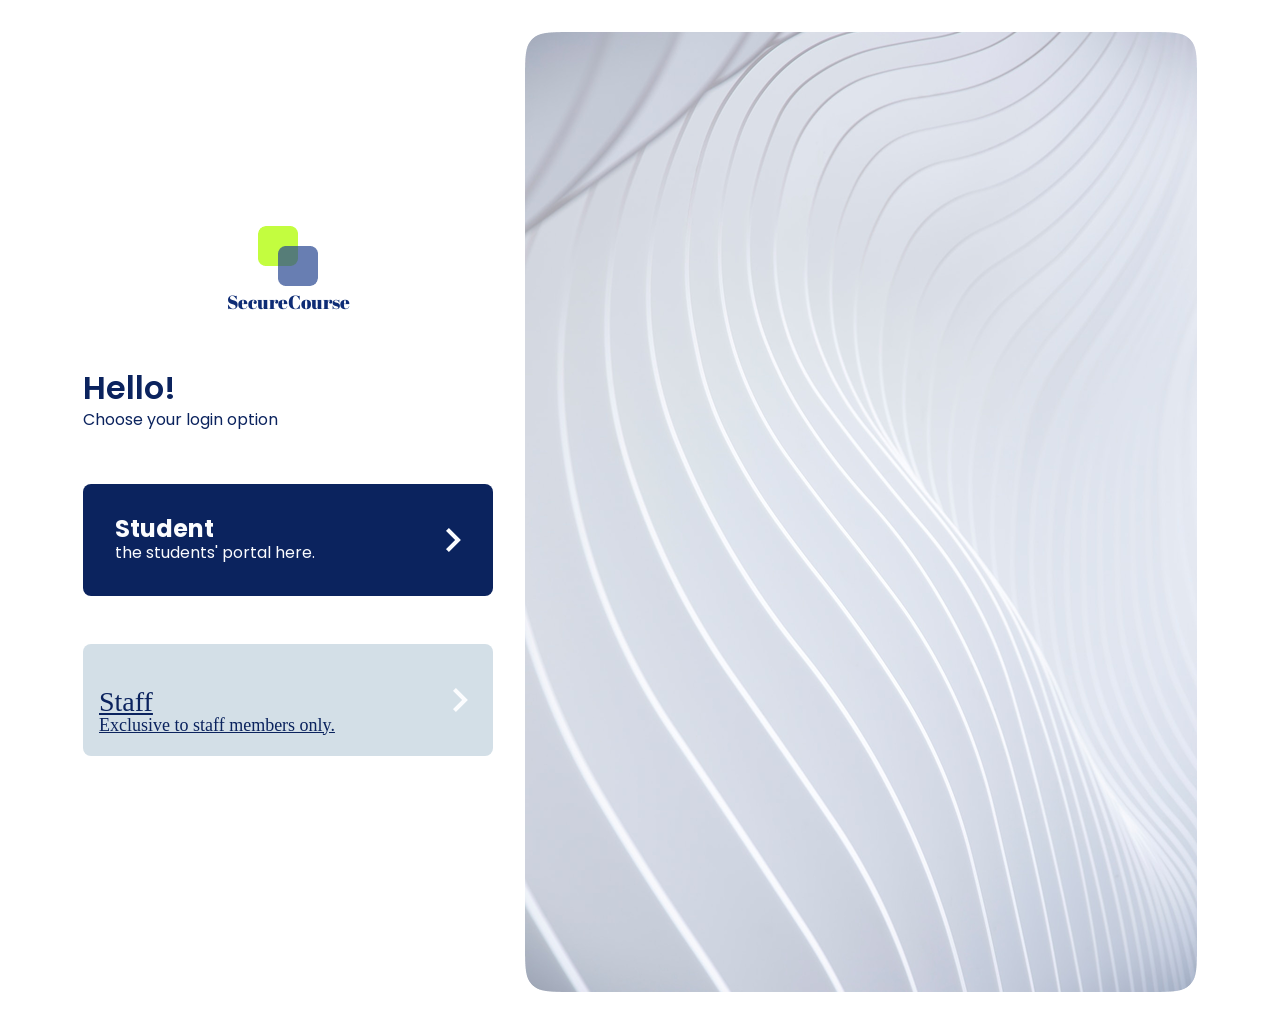
==== index.html @ 0899e13c "Files Added" ====
<!DOCTYPE html>
<html lang="en">
<head>
    <meta charset="UTF-8">
    <meta name="viewport" content="width=device-width, initial-scale=1.0">
    <title>Secure Course</title>
    <link rel="icon" href="./image/secure_course_icon.png">
    <link rel="stylesheet" href="stylesc.css">
    <script defer src="style.js"></script>
</head>
<body>
    <!-- main_container -->

    <div class="maincontainer">
        
        <div class="header">

            <div class="logo">
                <img src="./image/secure_course_icon.png" alt="logo">
                <h3>SecureCourse</h3>
            </div>

            <div class="login_options">

                <div class="option">
                    <h1 class="greetings">Hello!</h1>
                    <p class="subtitle">Choose your login option</p>
                </div>

                <div class="student_portal">
                    <a href="./login.html">
                    <div class="portal">
                        <h2 class="card_title">Student</h2>
                        <p class="card_content"> the students' portal here.</p>
                    </div>
                    <div class="go">
                         <img src="./image/arrow_forward.png" alt="arrow">
                    </div>
                    </a>
                </div>

                <div class="staff">
                    <a href="./login.html">
                    <div class="staff_title">
                    <h2 class="title">Staff</h2>
                    <p class="content">Exclusive to staff members only.</p>
                    </div>
                    <div class="go_in">
                         <a href=""><img src="image/arrow_forward.png" alt="arrow"></a>
                    </div>
                    </a>
                </div>

            </div>

        </div>

        <div class="login_art">
            <img src="./image/login_art.png" alt="photo">
        </div>

    </div>


</body>
</html>
---- stylesc.css ----
@import url('https://fonts.googleapis.com/css2?family=Abril+Fatface&display=swap');
@import url('https://fonts.googleapis.com/css2?family=Poppins:ital,wght@0,100;0,200;0,300;0,400;0,500;0,600;0,700;0,800;0,900;1,100;1,200;1,300;1,400;1,500;1,600;1,700;1,800;1,900&display=swap');
 *{
   margin: 0;
   padding: 0;
   box-sizing: border-box;
 }

.maincontainer{
   width: fixed(1440px);
   height: fixed(1024px);
   display: flex;
   flex-direction: row;
   justify-content: center;
   align-items: center;
   padding: 32px;
   gap: 32px;
}

.header{
   width: fill(672px);
   height: fill(960px);
   border-radius: 8px;
   display: flex;
   flex-direction: column;
   justify-content: center;
   align-items: center;
   padding-top: 96px;
   padding-bottom: 96px;
   gap: 32px;
}

.logo{
   width: 156px;
   height: 103px;
   border-radius: 8px;
   display: flex;
   flex-direction: column;
   justify-content: center;
   align-items: center;
}

.logo img{
   width: 60px;
   height: 60px;
   left: 307px;
   border-radius: 8px;
   gap: 11px;
}

.logo h3{
   width: 156px;
   height: 32px;
   letter-spacing: 0%;
   size: 24px;
   line-height: 100%;
   font-weight: 400;
   top: 257.5px;
   left: 258px;
   display: flex;
   flex-direction: column;
   align-items: center;
   justify-content: center;
   color: #0E2C75;
   font-family: "Abril Fatface";
   font-style: "regular";
   gap: 32px;
}

.login_options{
   width: fill(496px);
   height: 452px;
   display: flex;
   flex-direction: column;
   padding-top: 16px;
   padding-bottom: 64px;
   gap: 48px;
}

.options{
   width: 306px;
   height: 72px;
   gap: 8px;
}

.greetings{
   width: 118px;
   height: 40px;
   font-family: "Poppins";
   font-weight: 600;
   font-style: bold;
   line-height: 100%;
   letter-spacing: 1%;
   vertical-align: middle;
   color: #0B235E;
   gap: 8px;
}

.subtitle{
   width: 306px;
   height: 24px;
   font-family: "poppins";
   font-weight: 400;
   font-style: "regular";
   line-height: 100%;
   letter-spacing: 1%;
   vertical-align: middle;
   color: #0B235E;
}

.student_portal{
   width: fill(496px);
   height: hug(118px);
   border-radius: 8px;
   display: flex;
   justify-content: space-between;
   align-items: center;
   flex-direction: row;
   padding-top: 32px;
   padding-right: 16px;
   padding-bottom: 32px;
   padding-left: 16px;
   background-color: #0B235E;
   border: 1px;
}

.portal{
   width: hug(330px);
   height: hug(54px);
   border-radius: 8px;
   padding-right: 16px;
   padding-left: 16px;
   gap: 8px;
}

.card_title{
   width: 113px;
   height: 28px;
   font-family: "poppins";
   font-weight: 500px;
   font-style: "medium";
   line-height: 100%;
   letter-spacing: 1%;
   vertical-align: middle;
   color: #FBFCFE;
}

.card_content{
   width: 298px;
   height: 18px;
   font-family: "poppins";
   font-weight: 400px;
   font-style: "regular";
   line-height: 100%;
   letter-spacing: 1%;
   vertical-align: middle;
   color: #FBFCFE;
}

.go{
   width: 48px;
   height: 48px;
   display: inline-flex;
   justify-content: center;
   align-items: center;
}

.student_portal a{
   width: 100%;
   height: 100%;
   display: flex;
   justify-content: space-between;
   align-items: center;
   color: #FBFCFE;
   text-decoration: none;
}

.staff{
   width: fill(496px);
   height: hug(118px);
   border: 1px;
   border-radius: 8px;
   display: flex;
   flex-direction: row;
   justify-content: space-between;
   align-items: center;
   padding-top: 32px;
   padding-right: 16px;
   padding-bottom: 32px;
   padding-left: 16px;
   background-color: #D3DFE7;
   text-decoration: none;
}

.staff_portal{
   width: hg(324px);
   height: hug(54px);
   border-radius: 8px;
   right: 16px;
   left: 16px;
   gap: 8px;
}

.title{
   width: 67px;
   height: 28px;
   font: "poppins";
   font-weight: 500;
   font-style: "medium";
   font-size: 28px;
   line-height: 100%;
   letter-spacing: 1%;
   vertical-align: middle;
   color: #0B235E;
}

.content{
   width: 292px;
   height: 18px;
   font: "poppins";
   font-weight: 400px;
   font-style: "regular";
   font-size: 18px;
   line-height: 100%;
   letter-spacing: 1%;
   vertical-align: middle;
   color: #0B235E;
}

.go_in{
   width: 48px;
   height: 48px;
   display: inline-flex;
   justify-content: center;
   align-items: center;
}

.staff a{
   width: 14.82px;
   height: 24px;
   top: 12px;
   left: 17.18px;
   color: #0B235E;
}

.login_art{
   width: fill(672px);
   height: fill(960px);
}

.login_art img{
   width: 672px;
   height: 960px;
   border-radius: 24px;
}
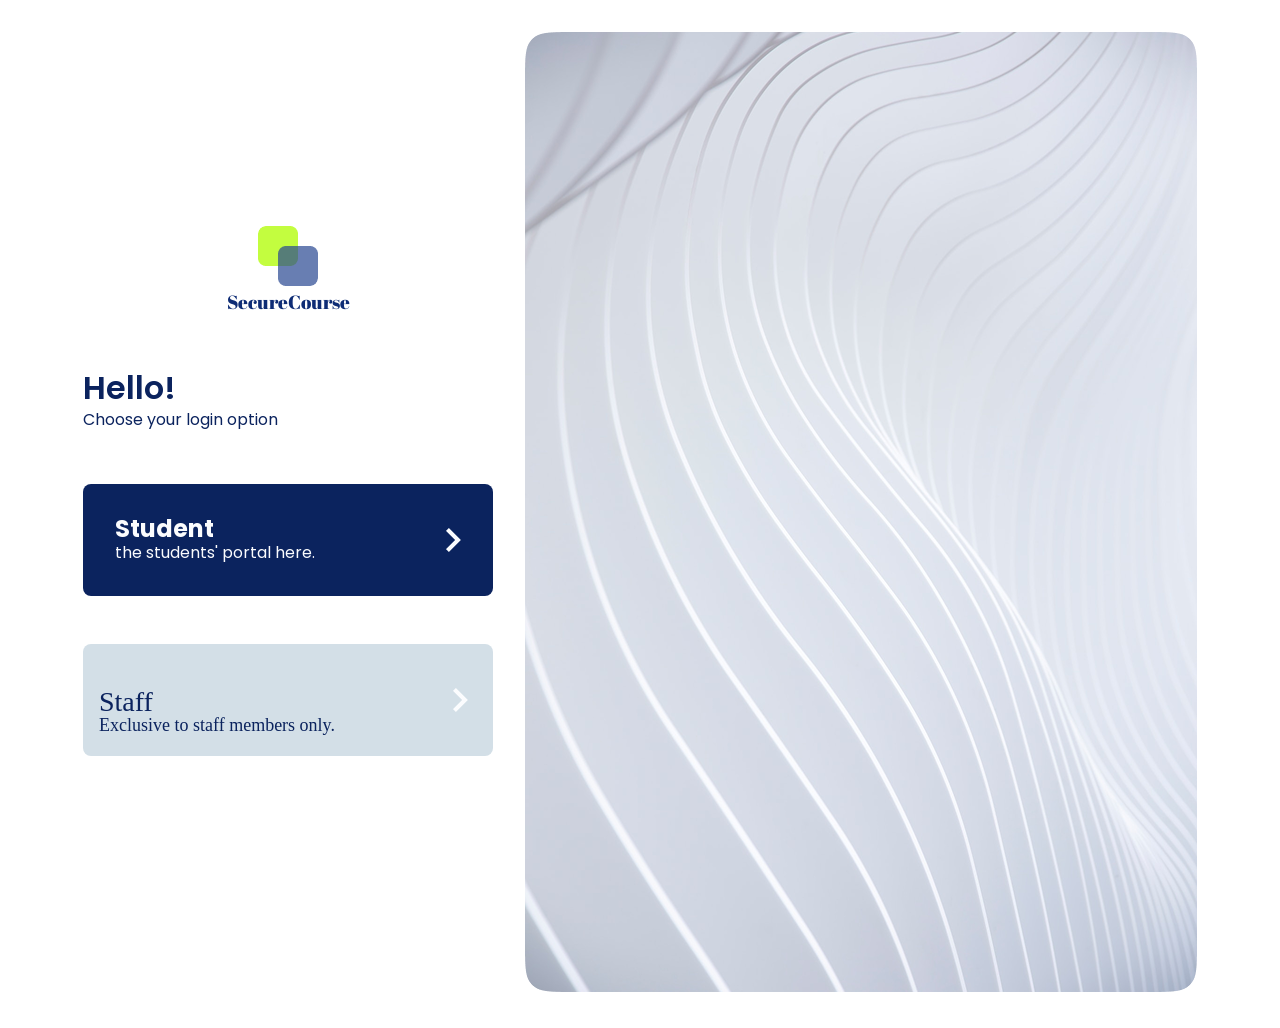
==== commit 580da675: "changes made" ====
--- a/index.html
+++ b/index.html
@@ -46,7 +46,7 @@
                     <p class="content">Exclusive to staff members only.</p>
                     </div>
                     <div class="go_in">
-                         <a href=""><img src="image/arrow_forward.png" alt="arrow"></a>
+                        <a href=""><img src="image/arrow_forward.png" alt="arrow"></a>
                     </div>
                     </a>
                 </div>
--- a/stylesc.css
+++ b/stylesc.css
@@ -189,6 +189,9 @@
    padding-bottom: 32px;
    padding-left: 16px;
    background-color: #D3DFE7;
+}
+
+.staff a{
    text-decoration: none;
 }
 
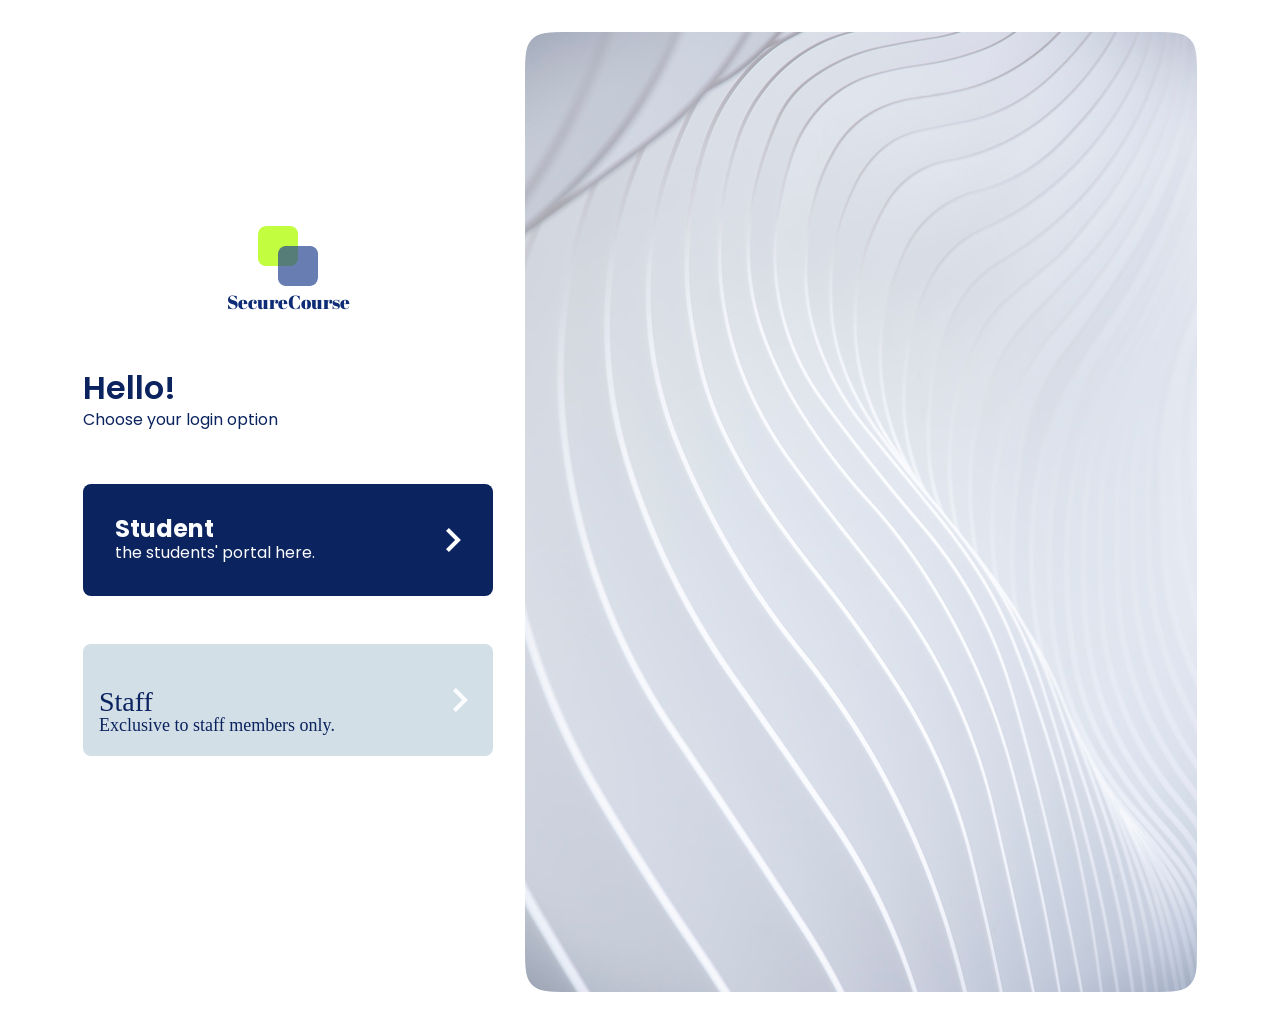
==== commit 94764435: "changes made" ====
--- a/index.html
+++ b/index.html
@@ -1,18 +1,20 @@
 <!DOCTYPE html>
 <html lang="en">
+
 <head>
     <meta charset="UTF-8">
     <meta name="viewport" content="width=device-width, initial-scale=1.0">
     <title>Secure Course</title>
     <link rel="icon" href="./image/secure_course_icon.png">
     <link rel="stylesheet" href="stylesc.css">
-    <script defer src="style.js"></script>
+    <script defer src="index.js"></script>
 </head>
+
 <body>
     <!-- main_container -->
 
     <div class="maincontainer">
-        
+
         <div class="header">
 
             <div class="logo">
@@ -29,25 +31,25 @@
 
                 <div class="student_portal">
                     <a href="./login.html">
-                    <div class="portal">
-                        <h2 class="card_title">Student</h2>
-                        <p class="card_content"> the students' portal here.</p>
-                    </div>
-                    <div class="go">
-                         <img src="./image/arrow_forward.png" alt="arrow">
-                    </div>
+                        <div class="portal">
+                            <h2 class="card_title">Student</h2>
+                            <p class="card_content"> the students' portal here.</p>
+                        </div>
+                        <div class="go">
+                            <img src="./image/arrow_forward.png" alt="arrow">
+                        </div>
                     </a>
                 </div>
 
                 <div class="staff">
                     <a href="./login.html">
-                    <div class="staff_title">
-                    <h2 class="title">Staff</h2>
-                    <p class="content">Exclusive to staff members only.</p>
-                    </div>
-                    <div class="go_in">
-                        <a href=""><img src="image/arrow_forward.png" alt="arrow"></a>
-                    </div>
+                        <div class="staff_title">
+                            <h2 class="title">Staff</h2>
+                            <p class="content">Exclusive to staff members only.</p>
+                        </div>
+                        <div class="go_in">
+                            <a href=""><img src="image/arrow_forward.png" alt="arrow"></a>
+                        </div>
                     </a>
                 </div>
 
@@ -63,4 +65,5 @@
 
 
 </body>
+
 </html>
--- a/stylesc.css
+++ b/stylesc.css
@@ -1,6 +1,7 @@
 @import url('https://fonts.googleapis.com/css2?family=Abril+Fatface&display=swap');
 @import url('https://fonts.googleapis.com/css2?family=Poppins:ital,wght@0,100;0,200;0,300;0,400;0,500;0,600;0,700;0,800;0,900;1,100;1,200;1,300;1,400;1,500;1,600;1,700;1,800;1,900&display=swap');
- *{
+
+*{
    margin: 0;
    padding: 0;
    box-sizing: border-box;
@@ -255,4 +256,49 @@
    width: 672px;
    height: 960px;
    border-radius: 24px;
+}
+
+/* Mobile Responsiveness */
+@media (max-width: 768px) {
+  .maincontainer{
+   flex-direction: column;
+   width: 100%;
+   height: auto;
+   padding: 16px;
+}
+
+  .header{
+   width: 100%;
+   height: auto;
+   padding: 32px 16px;
+}
+
+  .login_options{
+   width: 100%;
+   padding: 16px 0;
+}
+
+  .student_portal, .staff{
+   width: 100%;
+   margin-bottom: 16px;
+}
+
+  .login_art {
+   width: 100%;
+   height: auto;
+}
+
+  .login_art img {
+   width: 100%;
+   height: auto;
+   max-height: 400px;
+}
+
+  .greetings {
+   font-size: 20px;
+  }
+
+  .subtitle {
+   font-size: 14px;
+}
 }
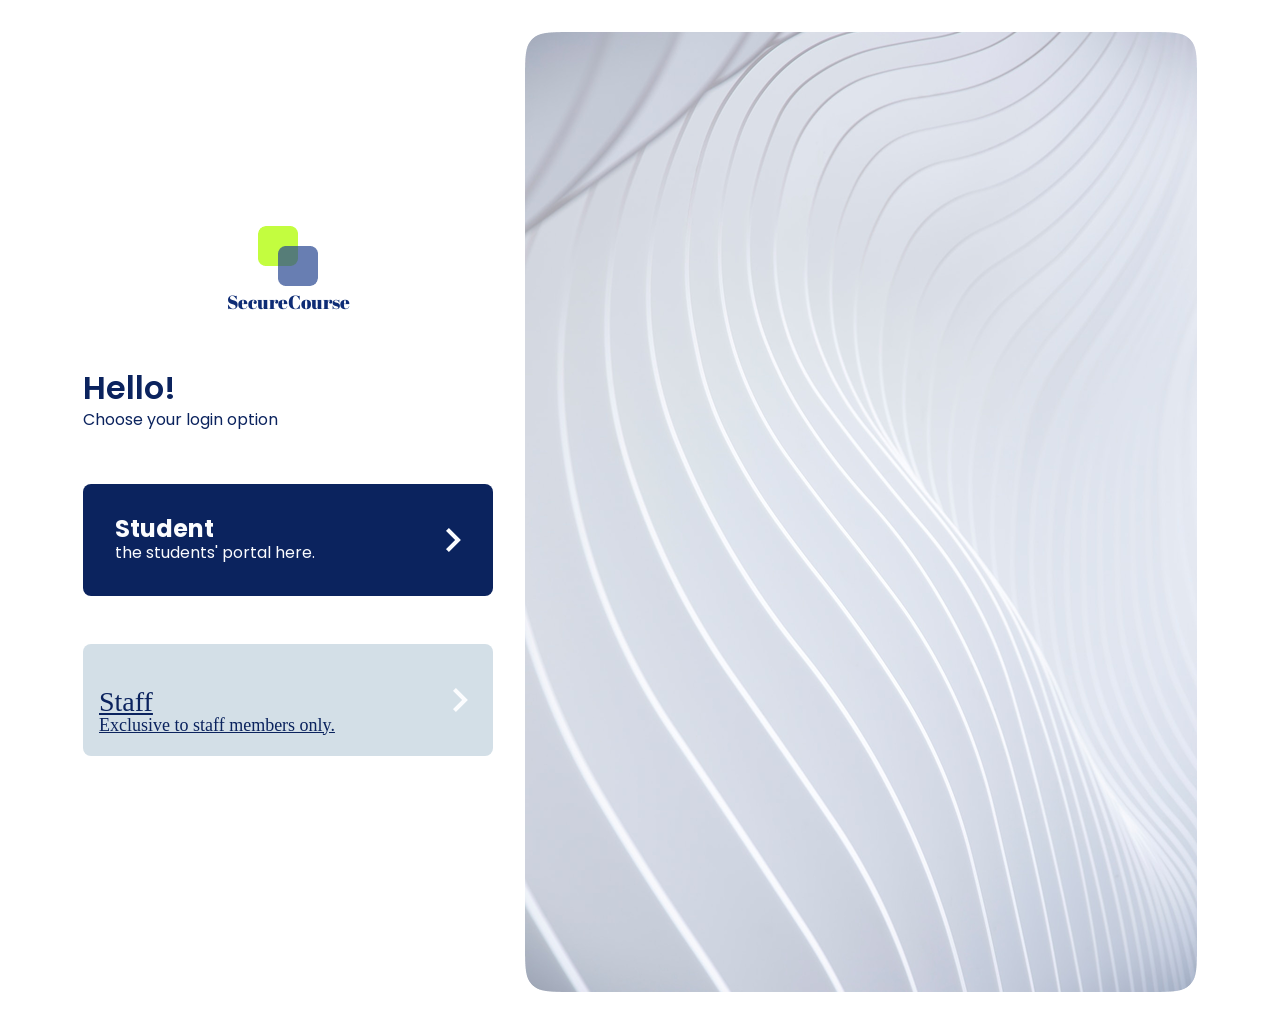
==== commit 507ebf76: "changes made" ====
--- a/index.html
+++ b/index.html
@@ -7,7 +7,7 @@
     <title>Secure Course</title>
     <link rel="icon" href="./image/secure_course_icon.png">
     <link rel="stylesheet" href="stylesc.css">
-    <script defer src="index.js"></script>
+    <script defer src="style.js"></script>
 </head>
 
 <body>
--- a/stylesc.css
+++ b/stylesc.css
@@ -1,304 +1,322 @@
-@import url('https://fonts.googleapis.com/css2?family=Abril+Fatface&display=swap');
-@import url('https://fonts.googleapis.com/css2?family=Poppins:ital,wght@0,100;0,200;0,300;0,400;0,500;0,600;0,700;0,800;0,900;1,100;1,200;1,300;1,400;1,500;1,600;1,700;1,800;1,900&display=swap');
-
-*{
-   margin: 0;
-   padding: 0;
-   box-sizing: border-box;
- }
-
-.maincontainer{
-   width: fixed(1440px);
-   height: fixed(1024px);
-   display: flex;
-   flex-direction: row;
-   justify-content: center;
-   align-items: center;
-   padding: 32px;
-   gap: 32px;
-}
-
-.header{
-   width: fill(672px);
-   height: fill(960px);
-   border-radius: 8px;
-   display: flex;
-   flex-direction: column;
-   justify-content: center;
-   align-items: center;
-   padding-top: 96px;
-   padding-bottom: 96px;
-   gap: 32px;
-}
-
-.logo{
-   width: 156px;
-   height: 103px;
-   border-radius: 8px;
-   display: flex;
-   flex-direction: column;
-   justify-content: center;
-   align-items: center;
-}
-
-.logo img{
-   width: 60px;
-   height: 60px;
-   left: 307px;
-   border-radius: 8px;
-   gap: 11px;
-}
-
-.logo h3{
-   width: 156px;
-   height: 32px;
-   letter-spacing: 0%;
-   size: 24px;
-   line-height: 100%;
-   font-weight: 400;
-   top: 257.5px;
-   left: 258px;
-   display: flex;
-   flex-direction: column;
-   align-items: center;
-   justify-content: center;
-   color: #0E2C75;
-   font-family: "Abril Fatface";
-   font-style: "regular";
-   gap: 32px;
-}
-
-.login_options{
-   width: fill(496px);
-   height: 452px;
-   display: flex;
-   flex-direction: column;
-   padding-top: 16px;
-   padding-bottom: 64px;
-   gap: 48px;
-}
-
-.options{
-   width: 306px;
-   height: 72px;
-   gap: 8px;
-}
-
-.greetings{
-   width: 118px;
-   height: 40px;
-   font-family: "Poppins";
-   font-weight: 600;
-   font-style: bold;
-   line-height: 100%;
-   letter-spacing: 1%;
-   vertical-align: middle;
-   color: #0B235E;
-   gap: 8px;
-}
-
-.subtitle{
-   width: 306px;
-   height: 24px;
-   font-family: "poppins";
-   font-weight: 400;
-   font-style: "regular";
-   line-height: 100%;
-   letter-spacing: 1%;
-   vertical-align: middle;
-   color: #0B235E;
-}
-
-.student_portal{
-   width: fill(496px);
-   height: hug(118px);
-   border-radius: 8px;
-   display: flex;
-   justify-content: space-between;
-   align-items: center;
-   flex-direction: row;
-   padding-top: 32px;
-   padding-right: 16px;
-   padding-bottom: 32px;
-   padding-left: 16px;
-   background-color: #0B235E;
-   border: 1px;
-}
-
-.portal{
-   width: hug(330px);
-   height: hug(54px);
-   border-radius: 8px;
-   padding-right: 16px;
-   padding-left: 16px;
-   gap: 8px;
-}
-
-.card_title{
-   width: 113px;
-   height: 28px;
-   font-family: "poppins";
-   font-weight: 500px;
-   font-style: "medium";
-   line-height: 100%;
-   letter-spacing: 1%;
-   vertical-align: middle;
-   color: #FBFCFE;
-}
-
-.card_content{
-   width: 298px;
-   height: 18px;
-   font-family: "poppins";
-   font-weight: 400px;
-   font-style: "regular";
-   line-height: 100%;
-   letter-spacing: 1%;
-   vertical-align: middle;
-   color: #FBFCFE;
-}
-
-.go{
-   width: 48px;
-   height: 48px;
-   display: inline-flex;
-   justify-content: center;
-   align-items: center;
-}
-
-.student_portal a{
-   width: 100%;
-   height: 100%;
-   display: flex;
-   justify-content: space-between;
-   align-items: center;
-   color: #FBFCFE;
-   text-decoration: none;
-}
-
-.staff{
-   width: fill(496px);
-   height: hug(118px);
-   border: 1px;
-   border-radius: 8px;
-   display: flex;
-   flex-direction: row;
-   justify-content: space-between;
-   align-items: center;
-   padding-top: 32px;
-   padding-right: 16px;
-   padding-bottom: 32px;
-   padding-left: 16px;
-   background-color: #D3DFE7;
-}
-
-.staff a{
-   text-decoration: none;
-}
-
-.staff_portal{
-   width: hg(324px);
-   height: hug(54px);
-   border-radius: 8px;
-   right: 16px;
-   left: 16px;
-   gap: 8px;
-}
-
-.title{
-   width: 67px;
-   height: 28px;
-   font: "poppins";
-   font-weight: 500;
-   font-style: "medium";
-   font-size: 28px;
-   line-height: 100%;
-   letter-spacing: 1%;
-   vertical-align: middle;
-   color: #0B235E;
-}
-
-.content{
-   width: 292px;
-   height: 18px;
-   font: "poppins";
-   font-weight: 400px;
-   font-style: "regular";
-   font-size: 18px;
-   line-height: 100%;
-   letter-spacing: 1%;
-   vertical-align: middle;
-   color: #0B235E;
-}
-
-.go_in{
-   width: 48px;
-   height: 48px;
-   display: inline-flex;
-   justify-content: center;
-   align-items: center;
-}
-
-.staff a{
-   width: 14.82px;
-   height: 24px;
-   top: 12px;
-   left: 17.18px;
-   color: #0B235E;
-}
-
-.login_art{
-   width: fill(672px);
-   height: fill(960px);
-}
-
-.login_art img{
-   width: 672px;
-   height: 960px;
-   border-radius: 24px;
-}
-
-/* Mobile Responsiveness */
+@import url("https://fonts.googleapis.com/css2?family=Abril+Fatface&display=swap");
+@import url("https://fonts.googleapis.com/css2?family=Poppins:ital,wght@0,100;0,200;0,300;0,400;0,500;0,600;0,700;0,800;0,900;1,100;1,200;1,300;1,400;1,500;1,600;1,700;1,800;1,900&display=swap");
+* {
+  margin: 0;
+  padding: 0;
+  box-sizing: border-box;
+}
+
+.maincontainer {
+  width: fixed(1440px);
+  height: fixed(1024px);
+  display: flex;
+  flex-direction: row;
+  justify-content: center;
+  align-items: center;
+  padding: 32px;
+  gap: 32px;
+}
+
+.header {
+  width: fill(672px);
+  height: fill(960px);
+  border-radius: 8px;
+  display: flex;
+  flex-direction: column;
+  justify-content: center;
+  align-items: center;
+  padding-top: 96px;
+  padding-bottom: 96px;
+  gap: 32px;
+}
+
+.logo {
+  width: 156px;
+  height: 103px;
+  border-radius: 8px;
+  display: flex;
+  flex-direction: column;
+  justify-content: center;
+  align-items: center;
+}
+
+.logo img {
+  width: 60px;
+  height: 60px;
+  left: 307px;
+  border-radius: 8px;
+  gap: 11px;
+}
+
+.logo h3 {
+  width: 156px;
+  height: 32px;
+  letter-spacing: 0%;
+  size: 24px;
+  line-height: 100%;
+  font-weight: 400;
+  top: 257.5px;
+  left: 258px;
+  display: flex;
+  flex-direction: column;
+  align-items: center;
+  justify-content: center;
+  color: #0e2c75;
+  font-family: "Abril Fatface";
+  font-style: "regular";
+  gap: 32px;
+}
+
+.login_options {
+  width: fill(496px);
+  height: 452px;
+  display: flex;
+  flex-direction: column;
+  padding-top: 16px;
+  padding-bottom: 64px;
+  gap: 48px;
+}
+
+.options {
+  width: 306px;
+  height: 72px;
+  gap: 8px;
+}
+
+.greetings {
+  width: 118px;
+  height: 40px;
+  font-family: "Poppins";
+  font-weight: 600;
+  font-style: bold;
+  line-height: 100%;
+  letter-spacing: 1%;
+  vertical-align: middle;
+  color: #0b235e;
+  gap: 8px;
+}
+
+.subtitle {
+  width: 306px;
+  height: 24px;
+  font-family: "poppins";
+  font-weight: 400;
+  font-style: "regular";
+  line-height: 100%;
+  letter-spacing: 1%;
+  vertical-align: middle;
+  color: #0b235e;
+}
+
+.student_portal {
+  width: fill(496px);
+  height: hug(118px);
+  border-radius: 8px;
+  display: flex;
+  justify-content: space-between;
+  align-items: center;
+  flex-direction: row;
+  padding-top: 32px;
+  padding-right: 16px;
+  padding-bottom: 32px;
+  padding-left: 16px;
+  background-color: #0b235e;
+  border: 1px;
+}
+
+.portal {
+  width: hug(330px);
+  height: hug(54px);
+  border-radius: 8px;
+  padding-right: 16px;
+  padding-left: 16px;
+  gap: 8px;
+}
+
+.card_title {
+  width: 113px;
+  height: 28px;
+  font-family: "poppins";
+  font-weight: 500px;
+  font-style: "medium";
+  line-height: 100%;
+  letter-spacing: 1%;
+  vertical-align: middle;
+  color: #fbfcfe;
+}
+
+.card_content {
+  width: 298px;
+  height: 18px;
+  font-family: "poppins";
+  font-weight: 400px;
+  font-style: "regular";
+  line-height: 100%;
+  letter-spacing: 1%;
+  vertical-align: middle;
+  color: #fbfcfe;
+}
+
+.go {
+  width: 48px;
+  height: 48px;
+  display: inline-flex;
+  justify-content: center;
+  align-items: center;
+}
+
+.student_portal a {
+  width: 100%;
+  height: 100%;
+  display: flex;
+  justify-content: space-between;
+  align-items: center;
+  color: #fbfcfe;
+  text-decoration: none;
+}
+
+.staff {
+  width: fill(496px);
+  height: hug(118px);
+  border: 1px;
+  border-radius: 8px;
+  display: flex;
+  flex-direction: row;
+  justify-content: space-between;
+  align-items: center;
+  padding-top: 32px;
+  padding-right: 16px;
+  padding-bottom: 32px;
+  padding-left: 16px;
+  background-color: #d3dfe7;
+  text-decoration: none;
+}
+
+.staff_portal {
+  width: hg(324px);
+  height: hug(54px);
+  border-radius: 8px;
+  right: 16px;
+  left: 16px;
+  gap: 8px;
+}
+
+.title {
+  width: 67px;
+  height: 28px;
+  font: "poppins";
+  font-weight: 500;
+  font-style: "medium";
+  font-size: 28px;
+  line-height: 100%;
+  letter-spacing: 1%;
+  vertical-align: middle;
+  color: #0b235e;
+}
+
+.content {
+  width: 292px;
+  height: 18px;
+  font: "poppins";
+  font-weight: 400px;
+  font-style: "regular";
+  font-size: 18px;
+  line-height: 100%;
+  letter-spacing: 1%;
+  vertical-align: middle;
+  color: #0b235e;
+}
+
+.go_in {
+  width: 48px;
+  height: 48px;
+  display: inline-flex;
+  justify-content: center;
+  align-items: center;
+}
+
+.staff a {
+  width: 14.82px;
+  height: 24px;
+  top: 12px;
+  left: 17.18px;
+  color: #0b235e;
+}
+
+.login_art {
+  width: fill(672px);
+  height: fill(960px);
+}
+
+.login_art img {
+  width: 672px;
+  height: 960px;
+  border-radius: 24px;
+}
+
+/* Responsive adjustments */
 @media (max-width: 768px) {
-  .maincontainer{
-   flex-direction: column;
-   width: 100%;
-   height: auto;
-   padding: 16px;
-}
-
-  .header{
-   width: 100%;
-   height: auto;
-   padding: 32px 16px;
-}
-
-  .login_options{
-   width: 100%;
-   padding: 16px 0;
-}
-
-  .student_portal, .staff{
-   width: 100%;
-   margin-bottom: 16px;
-}
-
-  .login_art {
-   width: 100%;
-   height: auto;
-}
-
-  .login_art img {
-   width: 100%;
-   height: auto;
-   max-height: 400px;
-}
-
+  .maincontainer {
+    padding: 20px;
+  }
+  .header {
+    flex-direction: column;
+    text-align: center;
+    gap: 20px;
+  }
+  .login_options {
+    flex-direction: column;
+    gap: 20px;
+  }
+  .student_portal,
+  .staff {
+    width: 100%;
+    max-width: 400px;
+    margin: 0 auto;
+  }
+  .portal,
+  .staff_title {
+    padding: 20px;
+  }
+  .card_title,
+  .title {
+    font-size: 20px;
+  }
+  .card_content,
+  .content {
+    font-size: 14px;
+  }
+}
+
+@media (max-width: 480px) {
+  .maincontainer {
+    padding: 10px;
+  }
+  .logo h3 {
+    font-size: 20px;
+  }
   .greetings {
-   font-size: 20px;
-  }
-
+    font-size: 24px;
+  }
   .subtitle {
-   font-size: 14px;
-}
-}+    font-size: 16px;
+  }
+  .student_portal,
+  .staff {
+    max-width: 100%;
+  }
+  .portal,
+  .staff_title {
+    padding: 15px;
+  }
+  .go,
+  .go_in {
+    width: 40px;
+    height: 40px;
+  }
+  .go img,
+  .go_in img {
+    width: 20px;
+    height: 20px;
+  }
+}
